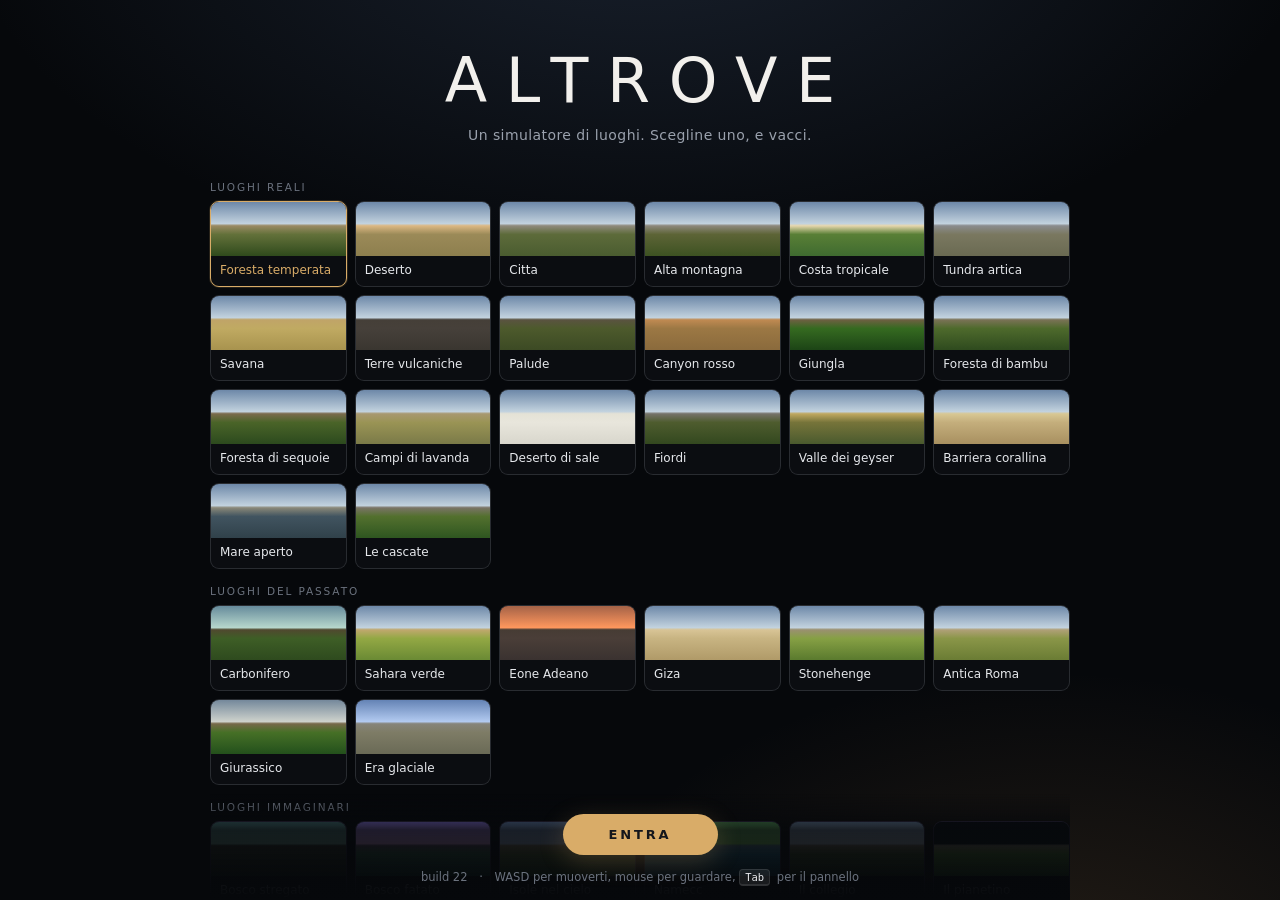
==== altrove.html @ ee595370 "Namecc: i tre soli fanno davvero il loro lavoro (non e mai notte), acqua verde, terra e piante azzur" ====
<!DOCTYPE html>
<html lang="it">
<head>
<meta charset="UTF-8">
<meta name="viewport" content="width=device-width, initial-scale=1.0, viewport-fit=cover">
<meta http-equiv="Cache-Control" content="no-store">
<meta name="description" content="Simulatore di luoghi esplorabili in prima persona">
<title>Altrove</title>
<link rel="stylesheet" href="altrove.css?v=22">
</head>
<body>

<canvas id="view"></canvas>

<!-- ------------------------------------------------ mirino e HUD -->

<div id="hud" class="hidden">
  <div id="hud-top">
    <div id="compass">
      <div id="compass-strip"></div>
      <div id="compass-needle"></div>
    </div>
  </div>
  <div id="hud-corner">
    <div class="hud-row"><span id="hud-place">-</span></div>
    <div class="hud-row dim"><span id="hud-clock">--:--</span> &middot; <span id="hud-weather">-</span></div>
    <div class="hud-row dim"><span id="hud-coords">0, 0</span> &middot; <span id="hud-alt">0 m</span></div>
  </div>
  <div id="hud-perf" class="dim"></div>
  <div id="toast"></div>
</div>

<!-- ------------------------------------------------ pannello -->
<button id="panel-tab" title="Pannello (Tab)" aria-label="Apri pannello">
  <svg viewBox="0 0 24 24" width="20" height="20" aria-hidden="true">
    <path d="M4 7h16M4 12h16M4 17h10" stroke="currentColor" stroke-width="1.8" fill="none" stroke-linecap="round"/>
  </svg>
</button>

<aside id="panel" class="closed">
  <header id="panel-head">
    <div class="brand">
      <span class="brand-name">Altrove</span>
      <span class="brand-sub" id="brand-build">build 1</span>
    </div>
    <button id="panel-close" aria-label="Chiudi pannello">&times;</button>
  </header>

  <nav id="panel-nav">
    <button class="nav-btn active" data-tab="luogo">Luogo</button>
    <button class="nav-btn" data-tab="cielo">Cielo</button>
    <button class="nav-btn" data-tab="camera">Camera</button>
    <button class="nav-btn" data-tab="immagine">Immagine</button>
  </nav>

  <div id="panel-body">

    <!-- ---------------- LUOGO ---------------- -->
    <section class="tab active" data-tab="luogo">
      <div class="group">
        <div class="group-title">Luoghi reali</div>
        <div class="biome-grid" id="biomes-real"></div>
      </div>
      <div class="group">
        <div class="group-title">Luoghi del passato</div>
        <div class="biome-grid" id="biomes-past"></div>
      </div>
      <div class="group">
        <div class="group-title">Luoghi immaginari</div>
        <div class="biome-grid" id="biomes-fantasy"></div>
      </div>
      <div class="group">
        <div class="group-title">Mondo</div>
        <div class="ctl">
          <label for="seed">Seme <span class="val" id="seed-val">1</span></label>
          <div class="row">
            <input type="number" id="seed" min="1" max="999999" step="1" value="1">
            <button class="btn" id="reseed">Nuovo</button>
          </div>
        </div>
        <div class="row">
          <button class="btn wide" id="respawn">Spostati altrove</button>
        </div>
      </div>
    </section>

    <!-- ---------------- CIELO ---------------- -->
    <section class="tab" data-tab="cielo">
      <div class="group">
        <div class="group-title">Meteo</div>
        <div class="chip-grid" id="weathers"></div>
      </div>

      <div class="group">
        <div class="group-title">Ora del giorno</div>
        <div class="ctl">
          <label for="hour">Ora <span class="val" id="hour-val">12:30</span></label>
          <input type="range" id="hour" min="0" max="24" step="0.01" value="12.5">
        </div>
        <div class="chip-grid small" id="time-presets"></div>
        <div class="ctl">
          <label class="check"><input type="checkbox" id="auto-time"> Ciclo automatico</label>
          <input type="range" id="time-speed" min="0.2" max="60" step="0.2" value="6">
          <div class="hint"><span id="time-speed-val">6</span> minuti per giornata</div>
        </div>
      </div>

      <div class="group">
        <div class="group-title">Ambiente</div>
        <div class="ctl">
          <label for="season">Stagione</label>
          <div class="chip-grid small" id="seasons"></div>
        </div>
        <div class="ctl">
          <label for="latitude">Latitudine <span class="val" id="latitude-val">44&deg;</span></label>
          <input type="range" id="latitude" min="-70" max="70" step="1" value="44">
          <div class="hint">decide quanto sale il sole e quanto durano i crepuscoli</div>
        </div>
        <div class="ctl">
          <label for="wind">Vento <span class="val" id="wind-val">40%</span></label>
          <input type="range" id="wind" min="0" max="200" step="1" value="40">
        </div>
        <div class="ctl">
          <label for="moon">Fase lunare <span class="val" id="moon-val">gibbosa</span></label>
          <input type="range" id="moon" min="0" max="1" step="0.01" value="0.62">
        </div>
        <div class="ctl">
          <label class="check"><input type="checkbox" id="aurora"> Aurora boreale</label>
          <div class="hint">visibile solo di notte, alle alte latitudini</div>
        </div>
      </div>
    </section>

    <!-- ---------------- CAMERA ---------------- -->
    <section class="tab" data-tab="camera">
      <div class="group">
        <div class="group-title">Movimento</div>
        <div class="chip-grid small" id="movemode">
          <button class="chip active" data-mode="cammina">A piedi</button>
          <button class="chip" data-mode="vola">In volo</button>
        </div>
        <div class="ctl">
          <label for="speed">Velocit&agrave; <span class="val" id="speed-val">1.0&times;</span></label>
          <input type="range" id="speed" min="0.2" max="6" step="0.1" value="1">
        </div>
        <div class="ctl">
          <label for="fov">Campo visivo <span class="val" id="fov-val">72&deg;</span></label>
          <input type="range" id="fov" min="50" max="105" step="1" value="72">
        </div>
        <div class="ctl">
          <label for="sens">Sensibilit&agrave; mouse <span class="val" id="sens-val">1.0</span></label>
          <input type="range" id="sens" min="0.2" max="3" step="0.05" value="1">
        </div>
        <div class="ctl">
          <label class="check"><input type="checkbox" id="headbob" checked> Oscillazione del passo</label>
        </div>
      </div>
      <div class="group">
        <div class="group-title">Comandi</div>
        <div class="keys">
          <div><kbd>W</kbd><kbd>A</kbd><kbd>S</kbd><kbd>D</kbd> muoversi</div>
          <div><kbd>Shift</kbd> correre &middot; <kbd>Ctrl</kbd> accovacciarsi</div>
          <div><kbd>Spazio</kbd> saltare / salire in volo</div>
          <div><kbd>F</kbd> volo &middot; <kbd>Tab</kbd> pannello</div>
          <div><kbd>P</kbd> modalit&agrave; foto &middot; <kbd>H</kbd> nascondi interfaccia</div>
          <div><kbd>C</kbd> salva immagine &middot; <kbd>Esc</kbd> liberare il mouse</div>
        </div>
      </div>
    </section>

    <!-- ---------------- IMMAGINE ---------------- -->
    <section class="tab" data-tab="immagine">
      <div class="group">
        <div class="group-title">Qualit&agrave;</div>
        <div class="chip-grid small" id="quality">
          <button class="chip" data-q="basso">Bassa</button>
          <button class="chip" data-q="medio">Media</button>
          <button class="chip active" data-q="alto">Alta</button>
          <button class="chip" data-q="ultra">Ultra</button>
        </div>
        <div class="hint" id="quality-hint">densit&agrave; della vegetazione, ombre, risoluzione interna</div>
      </div>
      <div class="group">
        <div class="group-title">Resa</div>
        <div class="ctl">
          <label for="exposure">Esposizione <span class="val" id="exposure-val">0.0</span></label>
          <input type="range" id="exposure" min="-3" max="3" step="0.05" value="0">
        </div>
        <div class="ctl">
          <label class="check"><input type="checkbox" id="auto-exposure" checked> Esposizione automatica</label>
        </div>
        <div class="ctl">
          <label for="bloom">Bagliore <span class="val" id="bloom-val">55%</span></label>
          <input type="range" id="bloom" min="0" max="150" step="1" value="55">
        </div>
        <div class="ctl">
          <label for="saturation">Saturazione <span class="val" id="saturation-val">100%</span></label>
          <input type="range" id="saturation" min="0" max="180" step="1" value="100">
        </div>
        <div class="ctl">
          <label for="contrast">Contrasto <span class="val" id="contrast-val">100%</span></label>
          <input type="range" id="contrast" min="60" max="160" step="1" value="100">
        </div>
        <div class="ctl">
          <label for="vignette">Vignetta <span class="val" id="vignette-val">42%</span></label>
          <input type="range" id="vignette" min="0" max="100" step="1" value="42">
        </div>
        <div class="ctl">
          <label for="grain">Grana <span class="val" id="grain-val">30</span></label>
          <input type="range" id="grain" min="0" max="120" step="1" value="30">
        </div>
        <div class="ctl">
          <label for="chromatic">Aberrazione <span class="val" id="chromatic-val">55%</span></label>
          <input type="range" id="chromatic" min="0" max="200" step="1" value="55">
        </div>
      </div>
      <div class="group">
        <div class="group-title">Modalit&agrave; foto</div>
        <div class="ctl">
          <label class="check"><input type="checkbox" id="dof"> Profondit&agrave; di campo</label>
        </div>
        <div class="ctl">
          <label class="check"><input type="checkbox" id="autofocus" checked> Fuoco automatico</label>
        </div>
        <div class="row">
          <label for="focus">Fuoco <span class="val" id="focus-val">40 m</span></label>
          <input type="range" id="focus" min="1" max="600" step="1" value="40">
        </div>
        <div class="ctl">
          <label for="aperture">Apertura <span class="val" id="aperture-val">0.50</span></label>
          <input type="range" id="aperture" min="0.05" max="2" step="0.05" value="0.5">
        </div>
        <div class="row">
          <button class="btn wide" id="shot">Salva immagine</button>
        </div>
      </div>
    </section>
  </div>
</aside>

<!-- ------------------------------------------------ caricamento -->
<div id="loading" class="hidden">
  <div class="load-inner">
    <div class="load-label" id="load-label">Sto costruendo il luogo</div>
    <div class="load-track"><div class="load-bar" id="load-bar"></div></div>
  </div>
</div>

<!-- ------------------------------------------------ schermata iniziale -->
<div id="start">
  <div class="start-inner">
    <h1>Altrove</h1>
    <p class="tagline">Un simulatore di luoghi. Scegline uno, e vacci.</p>

    <div class="start-biomes" id="start-biomes"></div>

    <div class="start-row">
      <div class="start-field">
        <span class="start-lab">Meteo</span>
        <div class="chip-grid small" id="start-weathers"></div>
      </div>
      <div class="start-field">
        <span class="start-lab">Ora <span class="val" id="start-hour-val">12:30</span></span>
        <input type="range" id="start-hour" min="0" max="24" step="0.01" value="12.5">
      </div>
    </div>

    <div class="start-cta">
      <button id="enter" class="enter">Entra</button>
      <div class="start-foot">
        <span id="start-build">build 1</span>
        <span class="sep">&middot;</span>
        <span>WASD per muoverti, mouse per guardare, <kbd>Tab</kbd> per il pannello</span>
      </div>
    </div>
    <div id="pad-line" class="pad-line hidden"></div>
    <div id="start-error" class="hidden"></div>
  </div>
</div>

<script type="module" src="js/main.js?v=22"></script>

<!-- Guardia d'avvio. Aperto con doppio clic (file://) il browser blocca i
     moduli ES per le regole di origine: main.js non parte affatto e resta il
     guscio HTML muto. Senza questo avviso sembra che l'app sia rotta. -->
<script>
(function () {
  function mostra(titolo, testo) {
    var e = document.getElementById('start-error');
    if (!e) return;
    e.classList.remove('hidden');
    e.innerHTML = '<b>' + titolo + '</b><br>' + testo;
    var b = document.getElementById('enter');
    if (b) b.disabled = true;
  }
  window.addEventListener('error', function (ev) {
    if (window.__altroveBooted) return;
    mostra('Qualcosa non ha caricato.',
      (ev.message || 'errore sconosciuto') +
      (ev.filename ? '<br><span style="opacity:.7">' + ev.filename + '</span>' : ''));
  }, true);
  /* Su file:// il blocco e immediato e definitivo: i moduli non partiranno
     mai, quindi bastano pochi decimi. Su http invece i moduli sono venti piu
     Three.js: dare troppo poco tempo farebbe comparire un allarme falso a
     ogni connessione lenta. */
  setTimeout(function () {
    if (window.__altroveBooted || location.protocol !== 'file:') return;
    mostra('Aprilo da un indirizzo web, non dal file.',
      'Con doppio clic sul file il browser blocca i moduli JavaScript, e l’app ' +
      'non parte. Vai su <a href="https://fithzhood.github.io/altrove/altrove.html" ' +
      'style="color:#d9ac68">fithzhood.github.io/altrove/altrove.html</a>, oppure ' +
      'lancia <code>python servi.py 8123</code> nella cartella e apri ' +
      '<code>localhost:8123/altrove.html</code>.');
  }, 1500);
  setTimeout(function () {
    if (window.__altroveBooted || location.protocol === 'file:') return;
    mostra('L’app non si e avviata.',
      'Ricarica tenendo premuto Maiusc. Se resta cosi, l’errore preciso e nella ' +
      'console del browser.');
  }, 12000);
})();
</script>
</body>
</html>
---- altrove.css ----
/* Altrove - altrove.css
 * Interfaccia sopra un mondo 3D: deve leggersi tanto sul cielo bianco di
 * mezzogiorno quanto sul nero della notte, quindi tutto sta su vetro scuro con
 * un filo di bordo chiaro.
 */

:root {
  --bg: #07090c;
  --glass: rgba(10, 13, 18, 0.74);
  --glass-solid: rgba(14, 17, 23, 0.96);
  --line: rgba(255, 255, 255, 0.10);
  --line-strong: rgba(255, 255, 255, 0.20);
  --txt: #e6e8ec;
  --dim: #9aa1ad;
  --dimmer: #6b727e;
  --gold: #d9ac68;
  --gold-soft: rgba(217, 172, 104, 0.16);
  --shadow: 0 10px 40px rgba(0, 0, 0, 0.55);
  --r: 10px;
}

* { box-sizing: border-box; }

html, body {
  margin: 0; padding: 0;
  width: 100%; height: 100%;
  overflow: hidden;
  background: var(--bg);
  color: var(--txt);
  font-family: ui-sans-serif, system-ui, "Segoe UI", Roboto, Helvetica, Arial, sans-serif;
  font-size: 14px;
  -webkit-font-smoothing: antialiased;
}

/* Il testo non si seleziona da nessuna parte, tranne dove si scrive */
body, button, label, h1, div, span, kbd { user-select: none; -webkit-user-select: none; }
input[type="number"], input[type="text"] { user-select: text; -webkit-user-select: text; }

#view {
  position: fixed; inset: 0;
  width: 100%; height: 100%;
  display: block;
  cursor: default;
}
#view.locked { cursor: none; }

.hidden { display: none !important; }
.dim { color: var(--dim); }

/* ---------------------------------------------------------------- mirino */
/* ---------------------------------------------------------------- HUD */
#hud {
  position: fixed; inset: 0;
  pointer-events: none;
  z-index: 15;
  transition: opacity .25s;
}
#hud.faded { opacity: 0; }

#hud-top {
  position: absolute; top: 14px; left: 50%;
  transform: translateX(-50%);
}
#compass {
  position: relative;
  width: 300px; height: 26px;
  overflow: hidden;
  -webkit-mask-image: linear-gradient(90deg, transparent, #000 18%, #000 82%, transparent);
  mask-image: linear-gradient(90deg, transparent, #000 18%, #000 82%, transparent);
}
#compass-strip {
  position: absolute; top: 0; left: 0; height: 100%;
  white-space: nowrap;
  font-size: 11px; letter-spacing: .16em;
  color: rgba(255, 255, 255, 0.82);
  text-shadow: 0 1px 3px rgba(0, 0, 0, 0.85);
  will-change: transform;
}
#compass-strip i {
  display: inline-block; width: 60px; text-align: center;
  font-style: normal; line-height: 26px;
}
#compass-strip i.card { color: #fff; font-weight: 600; }
#compass-needle {
  position: absolute; left: 50%; top: 0; width: 1px; height: 100%;
  background: linear-gradient(180deg, transparent, var(--gold) 30%, var(--gold) 70%, transparent);
  transform: translateX(-50%);
}

#hud-corner {
  position: absolute; left: 18px; bottom: 16px;
  font-size: 12.5px; line-height: 1.7;
  text-shadow: 0 1px 4px rgba(0, 0, 0, 0.9);
}
#hud-corner .hud-row:first-child {
  font-size: 15px; letter-spacing: .04em; color: #fff;
}
#hud-perf {
  position: absolute; right: 16px; bottom: 16px;
  font-size: 11px; font-variant-numeric: tabular-nums;
  text-align: right; line-height: 1.6;
  text-shadow: 0 1px 4px rgba(0, 0, 0, 0.9);
}

#toast {
  position: absolute; left: 50%; bottom: 78px;
  transform: translateX(-50%) translateY(8px);
  background: var(--glass); border: 1px solid var(--line);
  border-radius: 999px; padding: 7px 16px;
  font-size: 12.5px; letter-spacing: .02em;
  backdrop-filter: blur(14px); -webkit-backdrop-filter: blur(14px);
  opacity: 0; transition: opacity .25s, transform .25s;
}
#toast.show { opacity: 1; transform: translateX(-50%) translateY(0); }

/* ---------------------------------------------------------------- pannello */
#panel-tab {
  position: fixed; top: 14px; right: 14px;
  width: 40px; height: 40px;
  z-index: 31;
  display: grid; place-items: center;
  background: var(--glass); color: var(--txt);
  border: 1px solid var(--line); border-radius: var(--r);
  backdrop-filter: blur(14px); -webkit-backdrop-filter: blur(14px);
  cursor: pointer; transition: background .18s, border-color .18s, opacity .2s;
}
#panel-tab:hover { background: rgba(24, 29, 38, 0.86); border-color: var(--line-strong); }
#panel-tab.hide { opacity: 0; pointer-events: none; }

#panel {
  position: fixed; top: 0; right: 0; bottom: 0;
  width: 340px; max-width: 92vw;
  z-index: 30;
  background: var(--glass-solid);
  border-left: 1px solid var(--line);
  backdrop-filter: blur(22px); -webkit-backdrop-filter: blur(22px);
  box-shadow: var(--shadow);
  display: flex; flex-direction: column;
  transform: translateX(0);
  transition: transform .28s cubic-bezier(.4, 0, .2, 1);
}
#panel.closed { transform: translateX(102%); }

#panel-head {
  display: flex; align-items: center; justify-content: space-between;
  padding: 16px 16px 12px;
  border-bottom: 1px solid var(--line);
}
.brand-name {
  font-size: 17px; letter-spacing: .22em; text-transform: uppercase;
  font-weight: 500;
}
.brand-sub { display: block; font-size: 10.5px; color: var(--dimmer); letter-spacing: .1em; margin-top: 3px; }
#panel-close {
  background: none; border: none; color: var(--dim);
  font-size: 24px; line-height: 1; cursor: pointer; padding: 0 4px;
}
#panel-close:hover { color: #fff; }

#panel-nav { display: flex; gap: 2px; padding: 10px 12px 0; }
.nav-btn {
  flex: 1; padding: 8px 4px 10px;
  background: none; border: none; border-bottom: 2px solid transparent;
  color: var(--dim); font-size: 12px; letter-spacing: .05em;
  cursor: pointer; transition: color .15s, border-color .15s;
}
.nav-btn:hover { color: var(--txt); }
.nav-btn.active { color: var(--gold); border-bottom-color: var(--gold); }

#panel-body { flex: 1; overflow-y: auto; padding: 4px 16px 26px; }
#panel-body::-webkit-scrollbar { width: 8px; }
#panel-body::-webkit-scrollbar-thumb { background: rgba(255,255,255,.12); border-radius: 4px; }
#panel-body::-webkit-scrollbar-track { background: transparent; }

.tab { display: none; }
.tab.active { display: block; }

.group { padding: 16px 0; border-bottom: 1px solid rgba(255,255,255,.05); }
.group:last-child { border-bottom: none; }
.group-title {
  font-size: 10.5px; letter-spacing: .18em; text-transform: uppercase;
  color: var(--dimmer); margin-bottom: 11px;
}

.ctl { margin-bottom: 15px; }
.ctl:last-child { margin-bottom: 0; }
.ctl label {
  display: flex; justify-content: space-between; align-items: baseline;
  font-size: 12.5px; color: var(--dim); margin-bottom: 7px;
}
.ctl .val { color: var(--txt); font-variant-numeric: tabular-nums; font-size: 12px; }
.hint { font-size: 11px; color: var(--dimmer); margin-top: 6px; line-height: 1.45; }

label.check { cursor: pointer; justify-content: flex-start; gap: 9px; color: var(--txt); }
label.check input { accent-color: var(--gold); width: 15px; height: 15px; cursor: pointer; }

input[type="range"] {
  -webkit-appearance: none; appearance: none;
  width: 100%; height: 3px; border-radius: 2px;
  background: rgba(255,255,255,.14); outline: none; cursor: pointer;
}
input[type="range"]::-webkit-slider-thumb {
  -webkit-appearance: none; appearance: none;
  width: 14px; height: 14px; border-radius: 50%;
  background: var(--gold); border: 2px solid #1a1d24;
  box-shadow: 0 1px 4px rgba(0,0,0,.6); cursor: pointer;
}
input[type="range"]::-moz-range-thumb {
  width: 12px; height: 12px; border-radius: 50%;
  background: var(--gold); border: 2px solid #1a1d24; cursor: pointer;
}
input[type="number"] {
  background: rgba(255,255,255,.06); border: 1px solid var(--line);
  border-radius: 7px; color: var(--txt); padding: 7px 9px;
  font-size: 12.5px; width: 100%; font-family: inherit;
}
input[type="number"]:focus { outline: none; border-color: var(--gold); }

.row { display: flex; gap: 8px; align-items: center; }
.btn {
  background: rgba(255,255,255,.07); border: 1px solid var(--line);
  color: var(--txt); border-radius: 7px; padding: 8px 13px;
  font-size: 12.5px; cursor: pointer; white-space: nowrap;
  font-family: inherit; transition: background .15s, border-color .15s;
}
.btn:hover { background: rgba(255,255,255,.13); border-color: var(--line-strong); }
.btn.wide { width: 100%; text-align: center; }

/* -------------------------------------------------- schede dei biomi */
.biome-grid { display: grid; grid-template-columns: 1fr 1fr; gap: 7px; }
.biome {
  position: relative; overflow: hidden;
  border: 1px solid var(--line); border-radius: 9px;
  cursor: pointer; padding: 0; text-align: left;
  background: #11141a; font-family: inherit;
  transition: border-color .16s, transform .16s;
}
.biome:hover { border-color: var(--line-strong); transform: translateY(-1px); }
.biome.active { border-color: var(--gold); box-shadow: 0 0 0 1px var(--gold-soft); }
.biome .sw { height: 46px; display: block; }
.biome .nm {
  display: block; padding: 7px 9px 8px;
  font-size: 11.5px; line-height: 1.25; color: var(--txt);
  background: rgba(0,0,0,.35);
}
.biome.active .nm { color: var(--gold); }

/* -------------------------------------------------- chip */
.chip-grid { display: flex; flex-wrap: wrap; gap: 6px; }
.chip {
  background: rgba(255,255,255,.05); border: 1px solid var(--line);
  color: var(--dim); border-radius: 999px; padding: 6px 12px;
  font-size: 11.5px; cursor: pointer; font-family: inherit;
  transition: all .15s; white-space: nowrap;
}
.chip:hover { background: rgba(255,255,255,.11); color: var(--txt); }
.chip.active { background: var(--gold-soft); border-color: var(--gold); color: var(--gold); }
.chip-grid.small .chip { padding: 5px 10px; font-size: 11px; }

.keys { font-size: 11.5px; color: var(--dim); line-height: 2.1; }
kbd {
  display: inline-block; min-width: 20px; text-align: center;
  padding: 1px 5px; margin-right: 3px;
  background: rgba(255,255,255,.08); border: 1px solid var(--line);
  border-bottom-width: 2px; border-radius: 4px;
  font-family: ui-monospace, monospace; font-size: 10.5px; color: var(--txt);
}

/* ---------------------------------------------------------------- caricamento */
#loading {
  position: fixed; inset: 0; z-index: 40;
  display: grid; place-items: center;
  background: rgba(7, 9, 12, 0.88);
  backdrop-filter: blur(8px); -webkit-backdrop-filter: blur(8px);
}
.load-inner { width: 280px; text-align: center; }
.load-label { font-size: 12.5px; color: var(--dim); letter-spacing: .06em; margin-bottom: 14px; }
.load-track { height: 2px; background: rgba(255,255,255,.10); border-radius: 2px; overflow: hidden; }
.load-bar { height: 100%; width: 0%; background: var(--gold); transition: width .18s; }

/* ---------------------------------------------------------------- avvio */
#start {
  position: fixed; inset: 0; z-index: 50;
  display: grid; place-items: center;
  background:
    radial-gradient(1100px 620px at 50% -12%, rgba(70, 92, 128, .30), transparent 62%),
    radial-gradient(800px 500px at 82% 108%, rgba(150, 108, 62, .20), transparent 60%),
    #06080b;
  overflow-y: auto;
  transition: opacity .5s;
}
#start.leaving { opacity: 0; pointer-events: none; }

.start-inner {
  width: min(860px, 92vw);
  padding: 44px 0 40px;
  text-align: center;
}
#start h1 {
  margin: 0 0 10px;
  font-size: clamp(38px, 7vw, 62px);
  font-weight: 300; letter-spacing: .30em;
  text-transform: uppercase;
  color: #f2f0ec;
  text-indent: .30em;
}
.tagline { margin: 0 0 30px; color: var(--dim); font-size: 14px; letter-spacing: .03em; }

.start-biomes {
  display: grid;
  grid-template-columns: repeat(auto-fill, minmax(126px, 1fr));
  gap: 8px; margin-bottom: 22px;
}
.start-biomes .biome .sw { height: 54px; }
.start-biomes .biome .nm { font-size: 12px; }
.start-biomes .sec-title {
  grid-column: 1 / -1; text-align: left;
  font-size: 10.5px; letter-spacing: .18em; text-transform: uppercase;
  color: var(--dimmer); margin: 8px 0 0;
}

.start-row {
  display: flex; gap: 26px; flex-wrap: wrap;
  justify-content: center; align-items: flex-start;
  margin-bottom: 30px; text-align: left;
}
.start-field { flex: 1 1 300px; max-width: 420px; }
.start-lab {
  display: flex; justify-content: space-between;
  font-size: 10.5px; letter-spacing: .18em; text-transform: uppercase;
  color: var(--dimmer); margin-bottom: 10px;
}

/* Con quasi trenta luoghi la pagina diventa lunga: il pulsante resta
   appiccicato in fondo alla finestra, cosi non si deve scorrere per entrare. */
.start-cta {
  position: sticky; bottom: 0;
  padding: 20px 0 14px;
  background: linear-gradient(180deg, rgba(6,8,11,0) 0%, rgba(6,8,11,.86) 34%, #06080b 100%);
}

.enter {
  background: var(--gold); color: #14161b; border: none;
  border-radius: 999px; padding: 13px 46px;
  font-size: 13px; letter-spacing: .22em; text-transform: uppercase;
  font-weight: 600; cursor: pointer; font-family: inherit;
  transition: transform .16s, box-shadow .16s, background .16s;
  box-shadow: 0 6px 26px rgba(217, 172, 104, .22);
}
.enter:hover { transform: translateY(-2px); box-shadow: 0 10px 34px rgba(217, 172, 104, .32); }
.enter:active { transform: translateY(0); }

.start-foot { margin-top: 14px; font-size: 11.5px; color: var(--dimmer); }

/* i luoghi immaginari si distinguono con un filo di viola sul bordo */
.biome.fant { border-color: rgba(150, 120, 200, .26); }
.biome.fant:hover { border-color: rgba(170, 140, 220, .5); }
.biome.fant.active { border-color: var(--gold); }
.start-foot .sep { margin: 0 8px; }

.pad-line {
  margin: 10px auto 0;
  max-width: 640px;
  font-size: 12.5px;
  line-height: 1.45;
  color: #8d8a83;
  text-align: center;
  font-variant-numeric: tabular-nums;
}
.pad-line b { color: #cfcbc3; font-weight: 600; }
.pad-line .ok { color: #7fc47f; }
.pad-line .no { color: #e08a6a; }

#start-error {
  margin: 22px auto 0; max-width: 560px;
  background: rgba(120, 40, 40, .22); border: 1px solid rgba(220, 120, 120, .35);
  border-radius: 9px; padding: 13px 16px;
  font-size: 12.5px; color: #f0c8c8; line-height: 1.6; text-align: left;
}

@media (max-width: 640px) {
  #panel { width: 100%; }
  #compass { width: 220px; }
  .start-row { gap: 18px; }
}
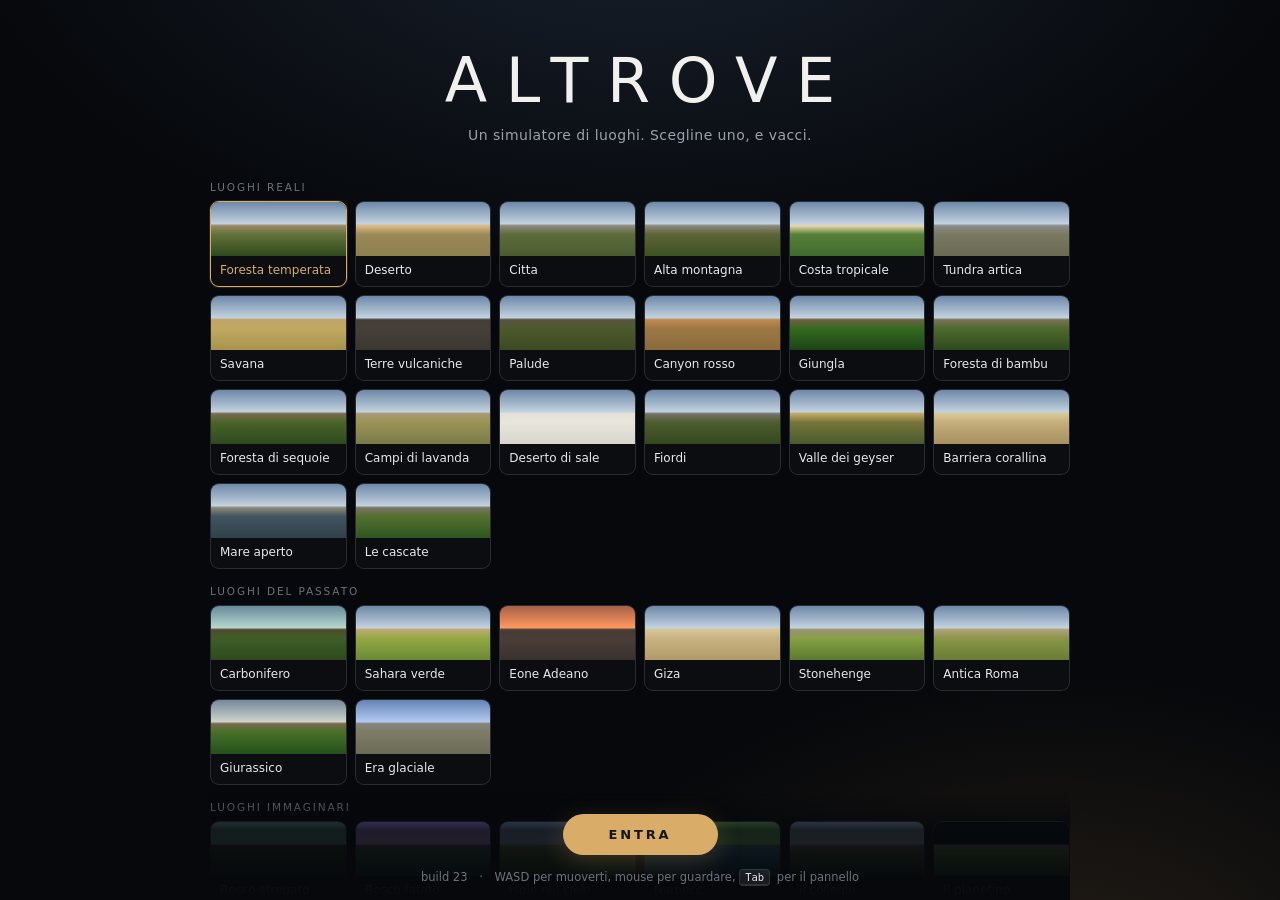
==== commit 0209e578: "luoghi da opere verificati sulle referenze: i due soli di Tatooine col tramonto viola, Polifemo gran" ====
--- a/altrove.html
+++ b/altrove.html
@@ -6,7 +6,7 @@
 <meta http-equiv="Cache-Control" content="no-store">
 <meta name="description" content="Simulatore di luoghi esplorabili in prima persona">
 <title>Altrove</title>
-<link rel="stylesheet" href="altrove.css?v=22">
+<link rel="stylesheet" href="altrove.css?v=23">
 </head>
 <body>
 
@@ -278,7 +278,7 @@
   </div>
 </div>
 
-<script type="module" src="js/main.js?v=22"></script>
+<script type="module" src="js/main.js?v=23"></script>
 
 <!-- Guardia d'avvio. Aperto con doppio clic (file://) il browser blocca i
      moduli ES per le regole di origine: main.js non parte affatto e resta il
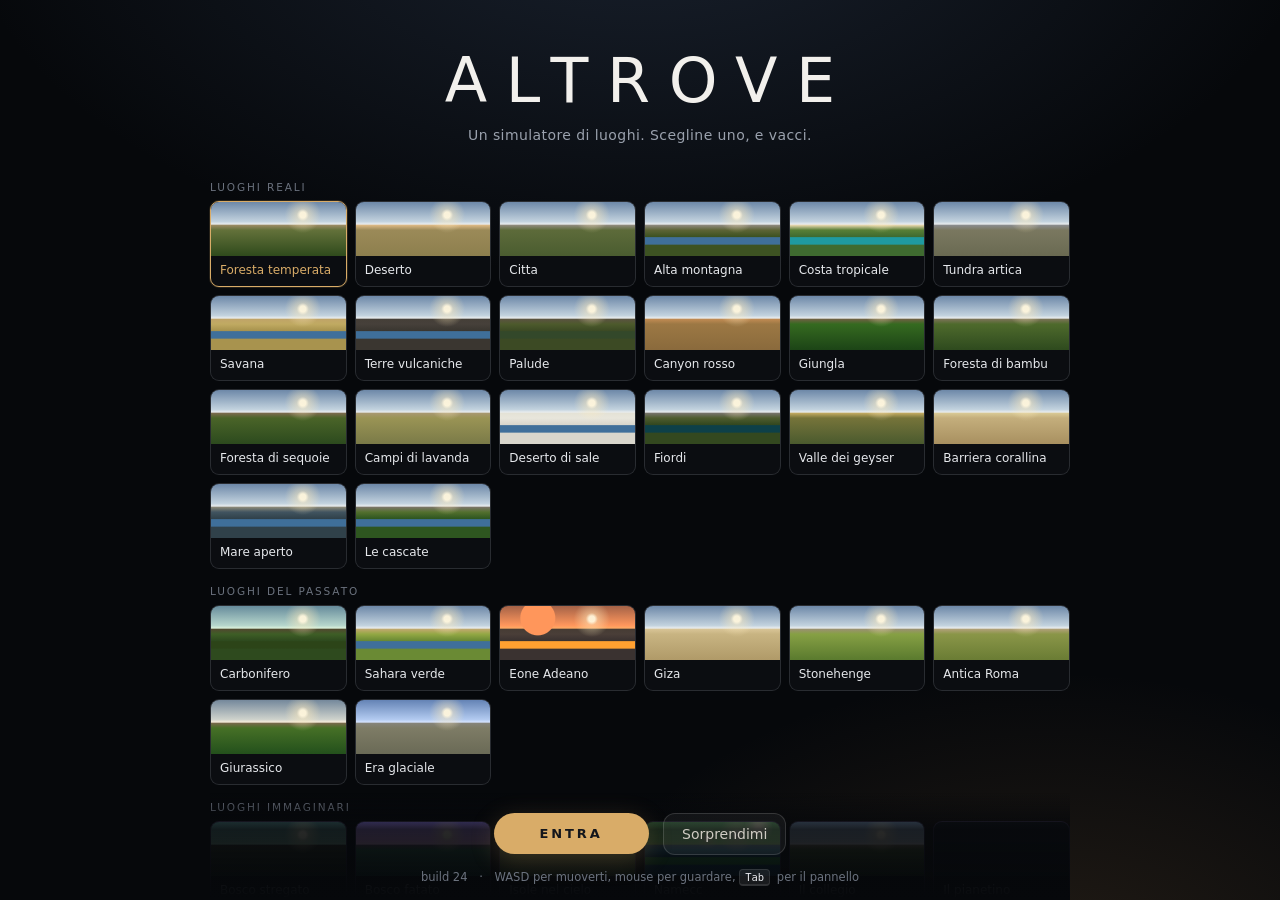
==== commit 48ccc1a2: "raggi di luce e ombre di contatto; boschi con la volta chiusa; Sfinge rifatta e piramide con ingress" ====
--- a/altrove.html
+++ b/altrove.html
@@ -6,7 +6,7 @@
 <meta http-equiv="Cache-Control" content="no-store">
 <meta name="description" content="Simulatore di luoghi esplorabili in prima persona">
 <title>Altrove</title>
-<link rel="stylesheet" href="altrove.css?v=23">
+<link rel="stylesheet" href="altrove.css?v=24">
 </head>
 <body>
 
@@ -194,6 +194,14 @@
           <input type="range" id="bloom" min="0" max="150" step="1" value="55">
         </div>
         <div class="ctl">
+          <label for="rays">Raggi di luce <span class="val" id="rays-val">100%</span></label>
+          <input type="range" id="rays" min="0" max="200" step="1" value="100">
+        </div>
+        <div class="ctl">
+          <label for="ao">Ombre di contatto <span class="val" id="ao-val">62%</span></label>
+          <input type="range" id="ao" min="0" max="100" step="1" value="62">
+        </div>
+        <div class="ctl">
           <label for="saturation">Saturazione <span class="val" id="saturation-val">100%</span></label>
           <input type="range" id="saturation" min="0" max="180" step="1" value="100">
         </div>
@@ -267,6 +275,7 @@
 
     <div class="start-cta">
       <button id="enter" class="enter">Entra</button>
+      <button id="random" class="random" title="Un luogo a caso">Sorprendimi</button>
       <div class="start-foot">
         <span id="start-build">build 1</span>
         <span class="sep">&middot;</span>
@@ -278,7 +287,7 @@
   </div>
 </div>
 
-<script type="module" src="js/main.js?v=23"></script>
+<script type="module" src="js/main.js?v=24"></script>
 
 <!-- Guardia d'avvio. Aperto con doppio clic (file://) il browser blocca i
      moduli ES per le regole di origine: main.js non parte affatto e resta il
--- a/altrove.css
+++ b/altrove.css
@@ -358,6 +358,21 @@
 .biome.fant.active { border-color: var(--gold); }
 .start-foot .sep { margin: 0 8px; }
 
+.random {
+  margin-left: 10px;
+  padding: 12px 18px;
+  border-radius: 12px;
+  border: 1px solid rgba(255,255,255,.14);
+  background: rgba(255,255,255,.05);
+  color: #cfcbc3;
+  font: inherit;
+  font-size: 14px;
+  cursor: pointer;
+  vertical-align: middle;
+  transition: border-color .15s, background .15s;
+}
+.random:hover { border-color: rgba(255,255,255,.34); background: rgba(255,255,255,.09); }
+
 .pad-line {
   margin: 10px auto 0;
   max-width: 640px;
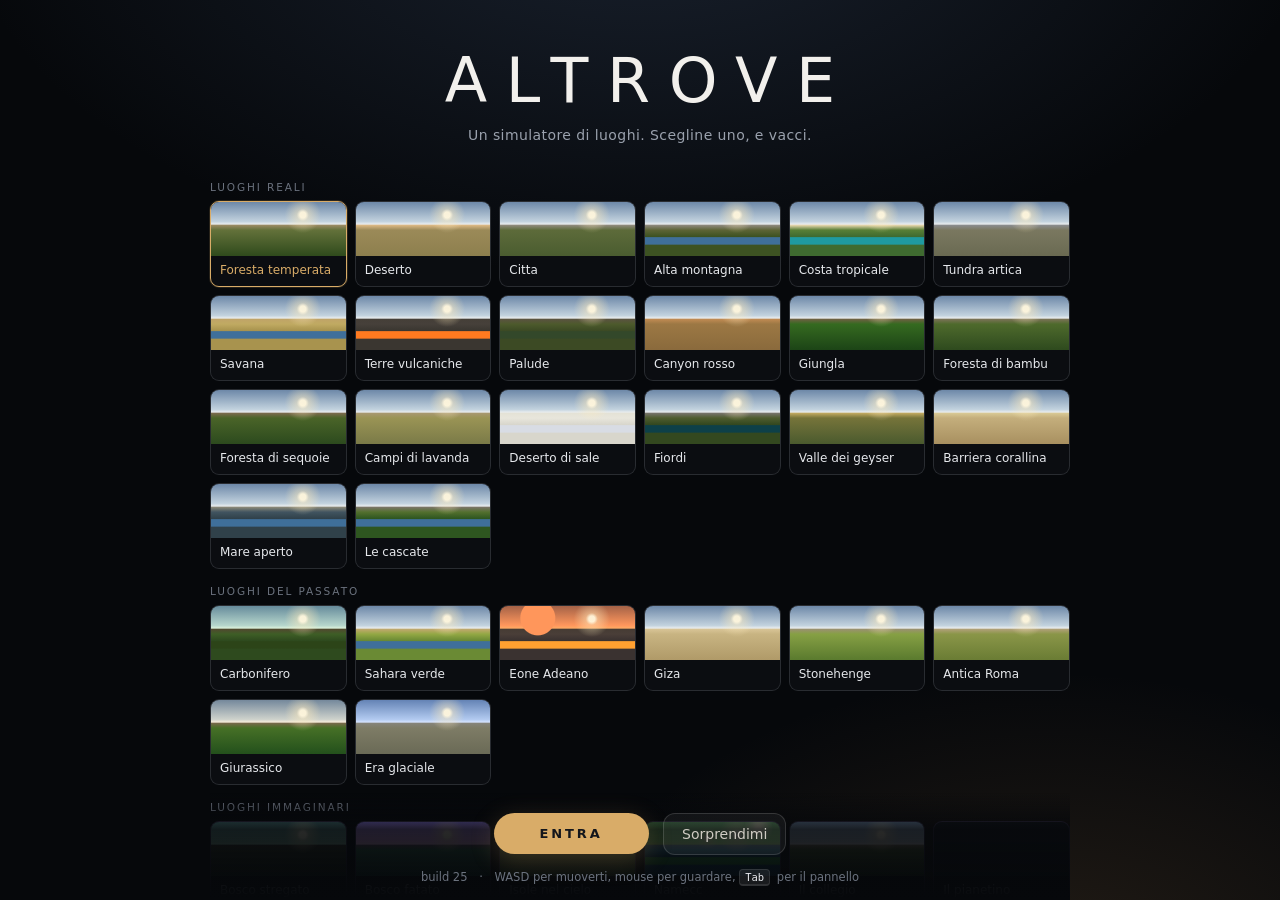
==== commit 51f5ea28: "chiome spezzate e stratificate, raggi piu decisi, miniature con l'acqua del tipo giusto, dt mai nega" ====
--- a/altrove.html
+++ b/altrove.html
@@ -6,7 +6,7 @@
 <meta http-equiv="Cache-Control" content="no-store">
 <meta name="description" content="Simulatore di luoghi esplorabili in prima persona">
 <title>Altrove</title>
-<link rel="stylesheet" href="altrove.css?v=24">
+<link rel="stylesheet" href="altrove.css?v=25">
 </head>
 <body>
 
@@ -287,7 +287,7 @@
   </div>
 </div>
 
-<script type="module" src="js/main.js?v=24"></script>
+<script type="module" src="js/main.js?v=25"></script>
 
 <!-- Guardia d'avvio. Aperto con doppio clic (file://) il browser blocca i
      moduli ES per le regole di origine: main.js non parte affatto e resta il
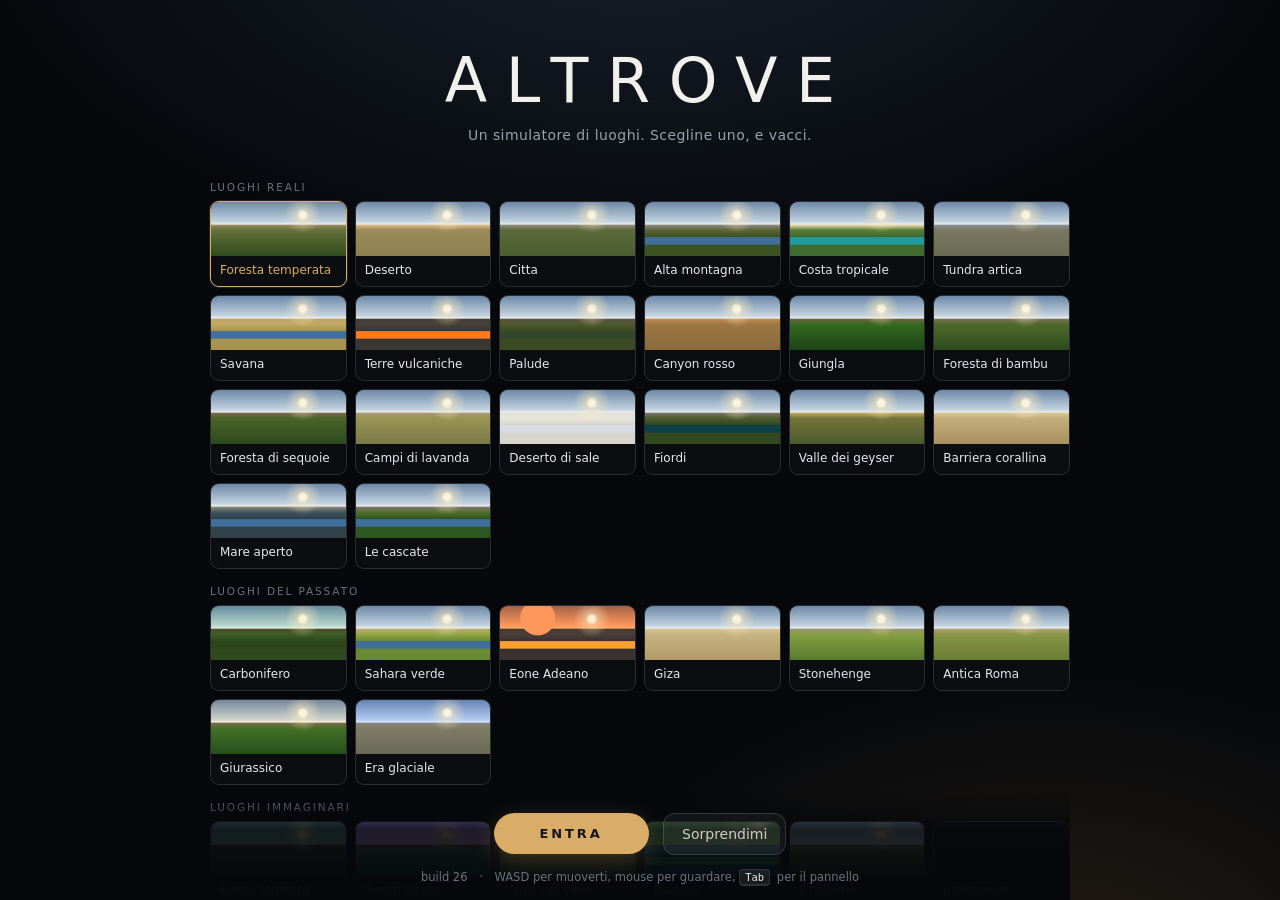
==== commit 6d4d91db: "Build 26: ombre delle nuvole sul terreno, esposizione pesata verso il basso Co-Authored-By: Claude O" ====
--- a/altrove.html
+++ b/altrove.html
@@ -6,7 +6,7 @@
 <meta http-equiv="Cache-Control" content="no-store">
 <meta name="description" content="Simulatore di luoghi esplorabili in prima persona">
 <title>Altrove</title>
-<link rel="stylesheet" href="altrove.css?v=25">
+<link rel="stylesheet" href="altrove.css?v=26">
 </head>
 <body>
 
@@ -287,7 +287,7 @@
   </div>
 </div>
 
-<script type="module" src="js/main.js?v=25"></script>
+<script type="module" src="js/main.js?v=26"></script>
 
 <!-- Guardia d'avvio. Aperto con doppio clic (file://) il browser blocca i
      moduli ES per le regole di origine: main.js non parte affatto e resta il
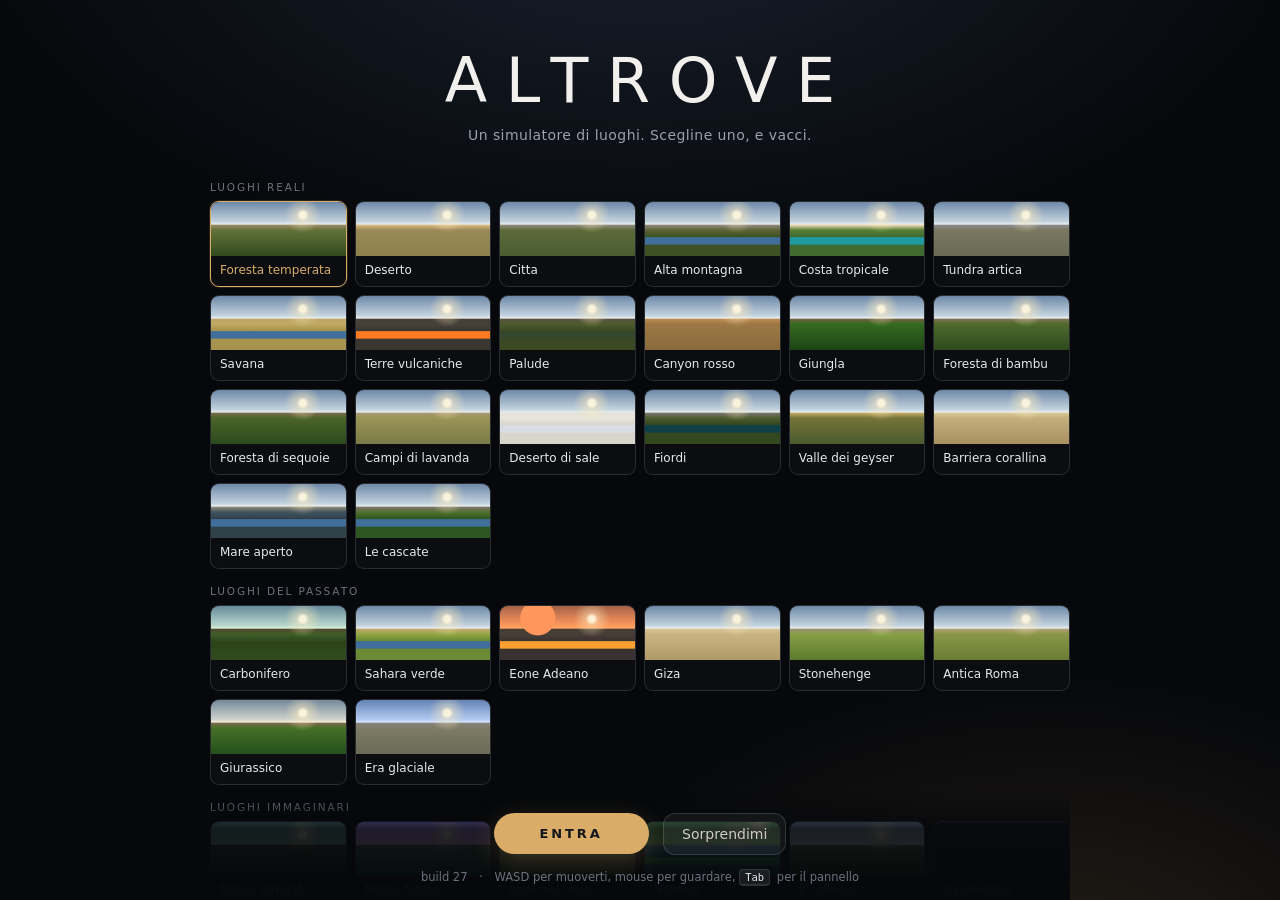
==== commit e38d70af: "Build 27: la volta della Terra cava, curvatura in spazio-mondo, sole centrale attraversabile Co-Auth" ====
--- a/altrove.html
+++ b/altrove.html
@@ -6,7 +6,7 @@
 <meta http-equiv="Cache-Control" content="no-store">
 <meta name="description" content="Simulatore di luoghi esplorabili in prima persona">
 <title>Altrove</title>
-<link rel="stylesheet" href="altrove.css?v=26">
+<link rel="stylesheet" href="altrove.css?v=27">
 </head>
 <body>
 
@@ -287,7 +287,7 @@
   </div>
 </div>
 
-<script type="module" src="js/main.js?v=26"></script>
+<script type="module" src="js/main.js?v=27"></script>
 
 <!-- Guardia d'avvio. Aperto con doppio clic (file://) il browser blocca i
      moduli ES per le regole di origine: main.js non parte affatto e resta il
@@ -329,5 +329,6 @@
   }, 12000);
 })();
 </script>
+<div id="flash"></div>
 </body>
 </html>
--- a/altrove.css
+++ b/altrove.css
@@ -398,3 +398,9 @@
   #compass { width: 220px; }
   .start-row { gap: 18px; }
 }
+
+/* Lampo bianco dell attraversamento della Terra cava: acceso di colpo,
+ * spento in un secondo. */
+#flash { position: fixed; inset: 0; background: #fff6e2; opacity: 0; pointer-events: none; z-index: 60;
+         transition: opacity 1.1s ease-out; }
+#flash.on { opacity: 1; transition: none; }
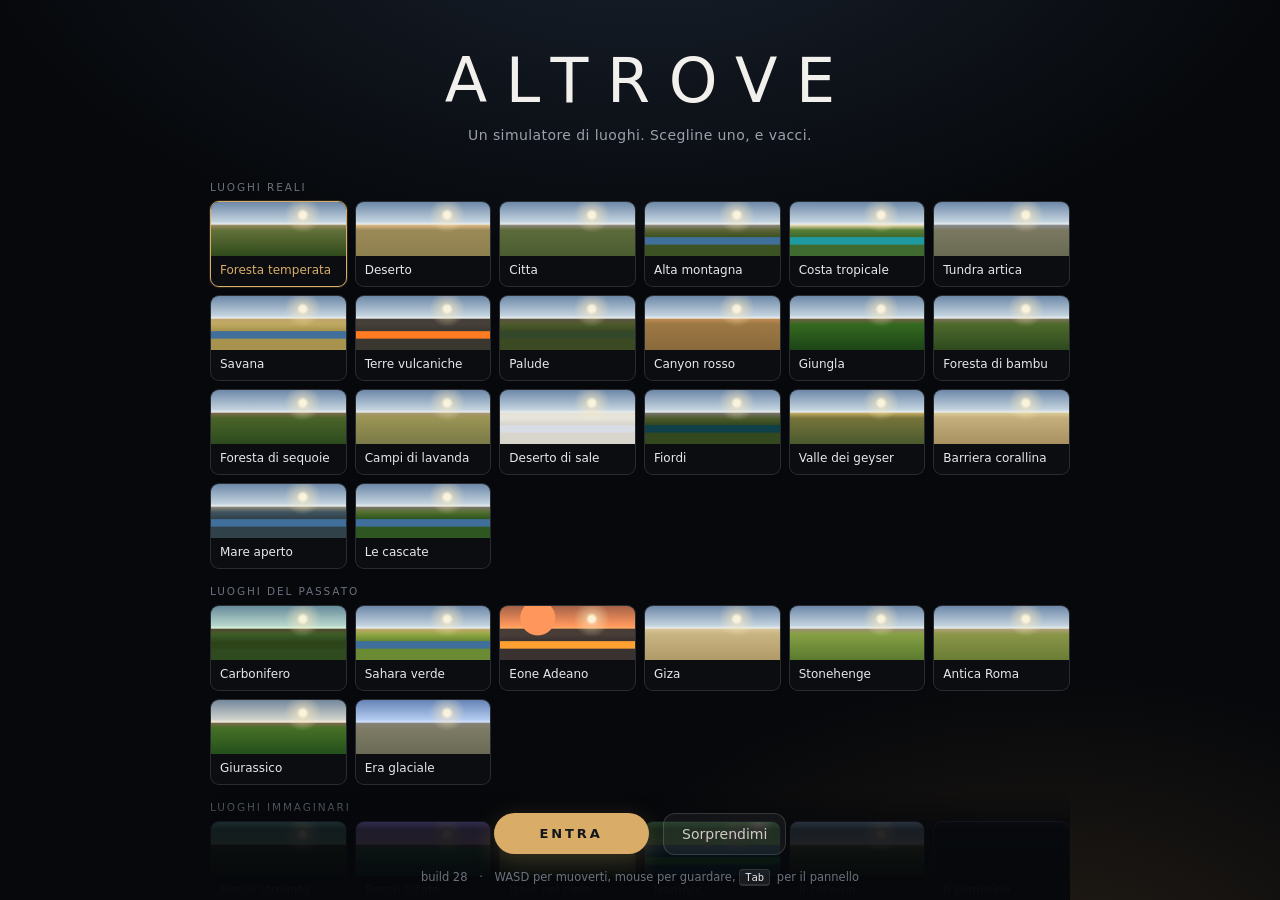
==== commit dcec726f: "Build 28: fauna dei luoghi — lupi, fate, unicorni, ikran, esapodi, bantha, dewback, orsi, cammelli; " ====
--- a/altrove.html
+++ b/altrove.html
@@ -6,7 +6,7 @@
 <meta http-equiv="Cache-Control" content="no-store">
 <meta name="description" content="Simulatore di luoghi esplorabili in prima persona">
 <title>Altrove</title>
-<link rel="stylesheet" href="altrove.css?v=27">
+<link rel="stylesheet" href="altrove.css?v=28">
 </head>
 <body>
 
@@ -287,7 +287,7 @@
   </div>
 </div>
 
-<script type="module" src="js/main.js?v=27"></script>
+<script type="module" src="js/main.js?v=28"></script>
 
 <!-- Guardia d'avvio. Aperto con doppio clic (file://) il browser blocca i
      moduli ES per le regole di origine: main.js non parte affatto e resta il
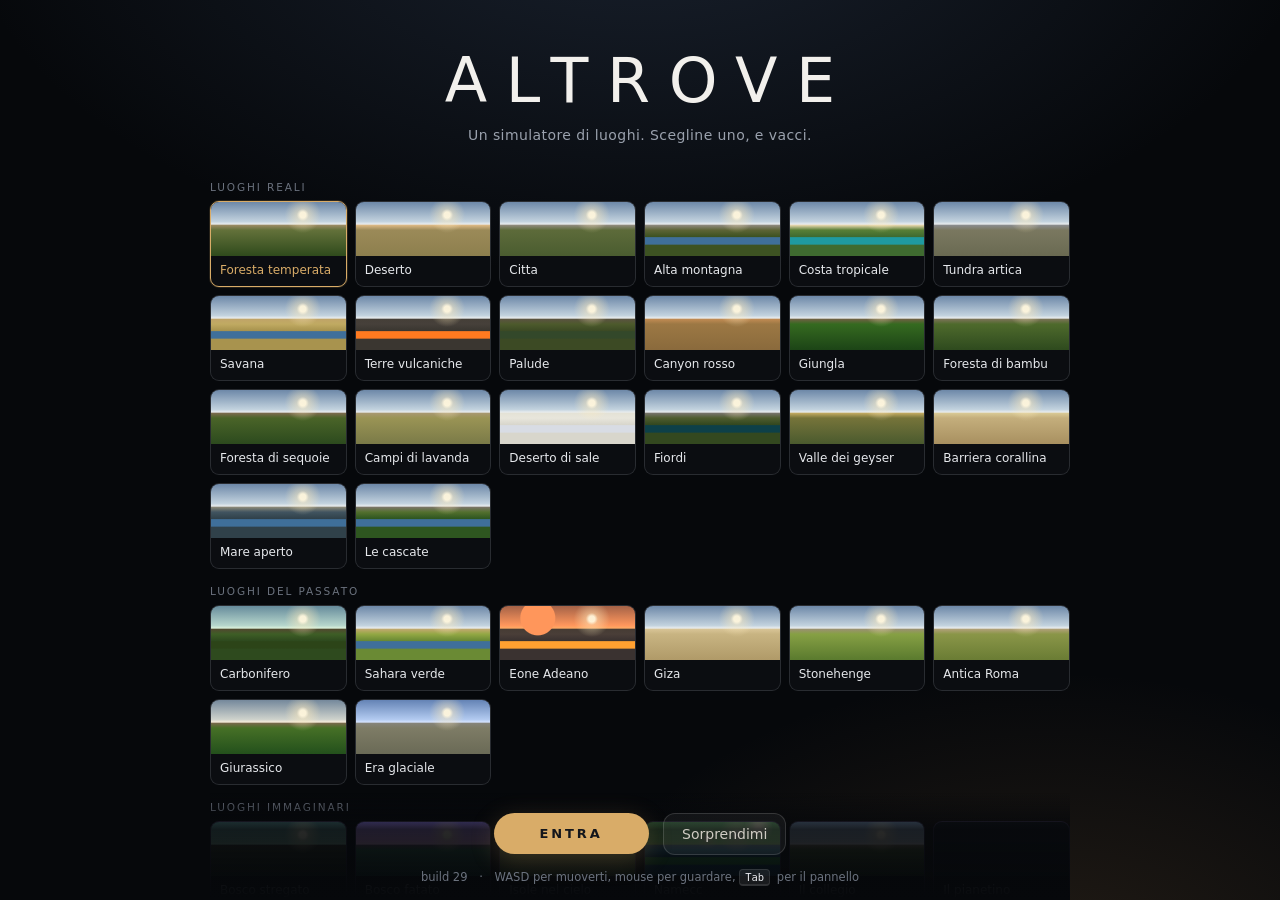
==== commit fd5e8316: "Build 29: punti di interesse e bussola — capanna della strega, albero madre, obelisco, monolite, tor" ====
--- a/altrove.html
+++ b/altrove.html
@@ -6,7 +6,7 @@
 <meta http-equiv="Cache-Control" content="no-store">
 <meta name="description" content="Simulatore di luoghi esplorabili in prima persona">
 <title>Altrove</title>
-<link rel="stylesheet" href="altrove.css?v=28">
+<link rel="stylesheet" href="altrove.css?v=29">
 </head>
 <body>
 
@@ -16,10 +16,12 @@
 
 <div id="hud" class="hidden">
   <div id="hud-top">
+    <div id="compass-pois"></div>
     <div id="compass">
       <div id="compass-strip"></div>
       <div id="compass-needle"></div>
     </div>
+    <div id="compass-label"></div>
   </div>
   <div id="hud-corner">
     <div class="hud-row"><span id="hud-place">-</span></div>
@@ -287,7 +289,7 @@
   </div>
 </div>
 
-<script type="module" src="js/main.js?v=28"></script>
+<script type="module" src="js/main.js?v=29"></script>
 
 <!-- Guardia d'avvio. Aperto con doppio clic (file://) il browser blocca i
      moduli ES per le regole di origine: main.js non parte affatto e resta il
--- a/altrove.css
+++ b/altrove.css
@@ -86,6 +86,28 @@
   background: linear-gradient(180deg, transparent, var(--gold) 30%, var(--gold) 70%, transparent);
   transform: translateX(-50%);
 }
+/* I punti di interesse: una fila di simboli sopra il nastro, che scorrono
+ * con lui. Fuori dal campo restano agganciati al bordo, smorzati: si vede da
+ * che parte girarsi. */
+#compass-pois {
+  position: relative; width: 300px; height: 22px;
+}
+#compass-pois b {
+  position: absolute; left: calc(50% - 10px); top: 0;
+  width: 20px; height: 22px; line-height: 22px; text-align: center;
+  font-size: 15px; font-style: normal; font-weight: normal;
+  filter: drop-shadow(0 1px 2px rgba(0, 0, 0, 0.9));
+  will-change: transform;
+}
+#compass-pois b.edge { opacity: .38; font-size: 12px; }
+#compass-pois b.near { font-size: 18px; }
+#compass-label {
+  height: 16px; margin-top: 3px;
+  text-align: center; font-size: 11.5px; letter-spacing: .04em;
+  color: var(--gold);
+  text-shadow: 0 1px 3px rgba(0, 0, 0, 0.9);
+  white-space: nowrap;
+}
 
 #hud-corner {
   position: absolute; left: 18px; bottom: 16px;
